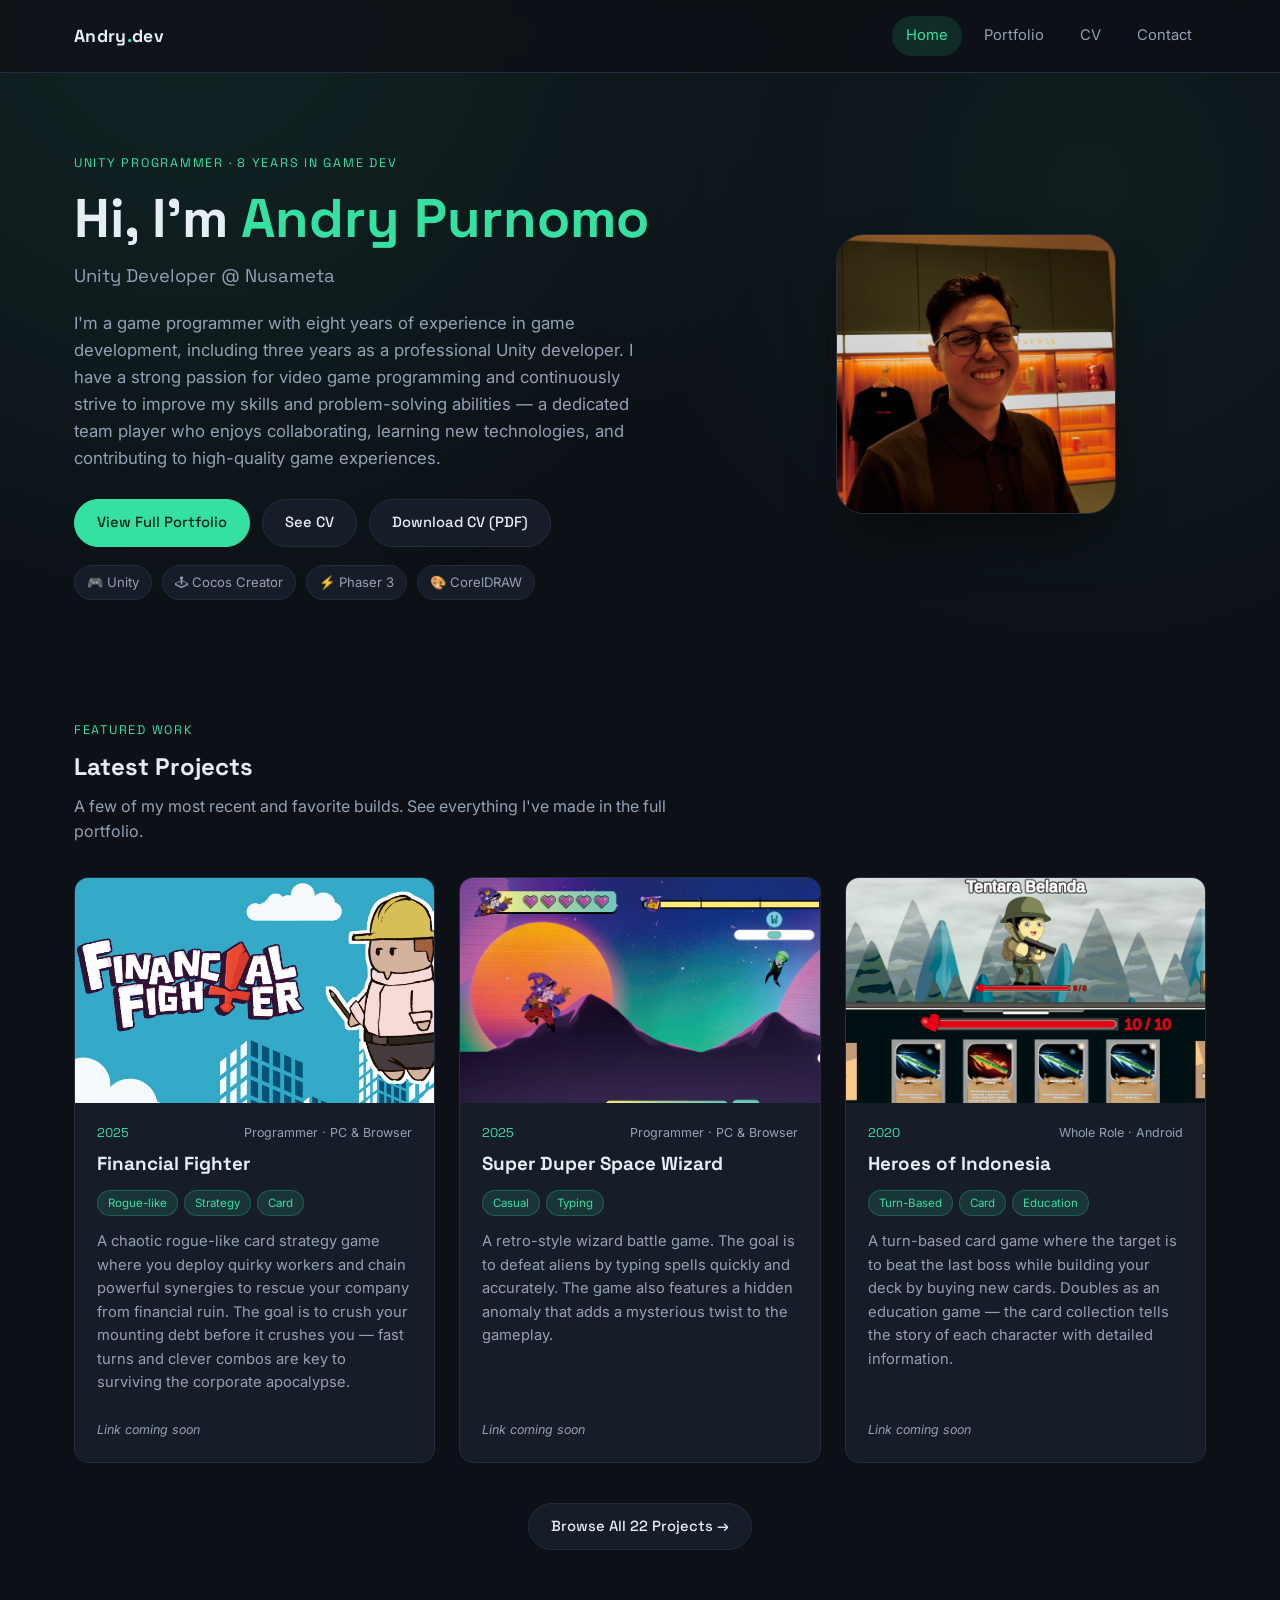
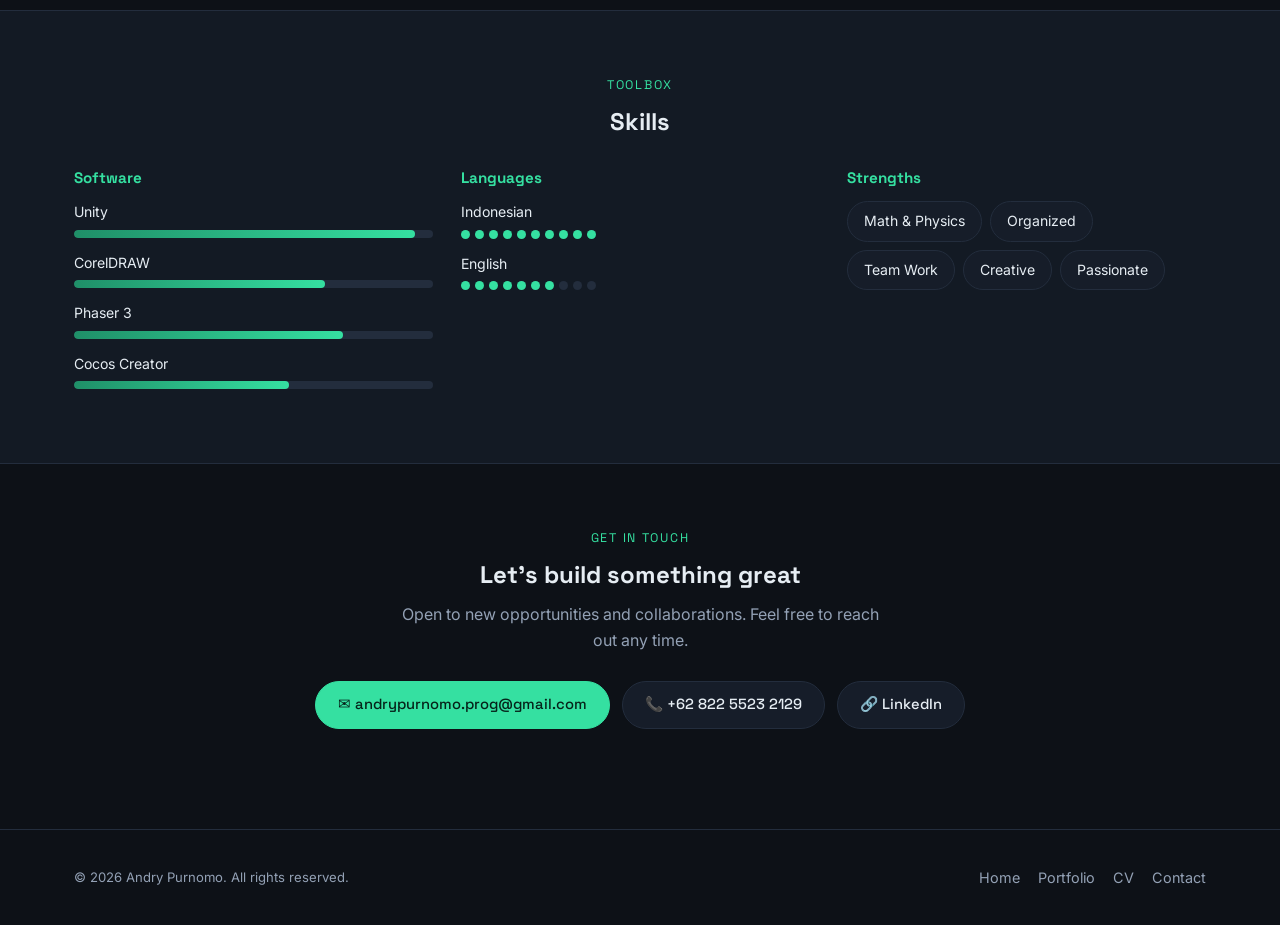
==== index.html @ 89cd9c13 "Initial portfolio site: home, full portfolio, and CV pages Static HTML/CSS/JS site with 22 projects " ====
<!DOCTYPE html>
<html lang="en">
<head>
<meta charset="UTF-8" />
<meta name="viewport" content="width=device-width, initial-scale=1.0" />
<title>Andry Purnomo — Unity Programmer</title>
<meta name="description" content="Andry Purnomo, Unity Programmer with 8 years of game development experience. Portfolio, CV, and featured projects." />
<link rel="preconnect" href="https://fonts.googleapis.com">
<link href="https://fonts.googleapis.com/css2?family=Space+Grotesk:wght@500;700&family=Inter:wght@400;500;600&display=swap" rel="stylesheet">
<link rel="stylesheet" href="assets/css/style.css" />
</head>
<body>

<header class="site-header">
  <nav class="nav">
    <a class="nav-brand" href="index.html">Andry<span>.</span>dev</a>
    <button class="nav-toggle" aria-label="Toggle menu">☰</button>
    <ul class="nav-links">
      <li><a href="index.html" class="active">Home</a></li>
      <li><a href="portfolio.html">Portfolio</a></li>
      <li><a href="cv.html">CV</a></li>
      <li><a href="#contact">Contact</a></li>
    </ul>
  </nav>
</header>

<main>
  <section class="hero">
    <div class="container hero-grid">
      <div>
        <span class="eyebrow">Unity Programmer · 8 years in game dev</span>
        <h1>Hi, I'm <span class="accent">Andry Purnomo</span></h1>
        <p class="role">Unity Developer @ Nusameta</p>
        <p class="lede">
          I'm a game programmer with eight years of experience in game development, including
          three years as a professional Unity developer. I have a strong passion for video game
          programming and continuously strive to improve my skills and problem-solving abilities —
          a dedicated team player who enjoys collaborating, learning new technologies, and
          contributing to high-quality game experiences.
        </p>
        <div class="hero-actions">
          <a class="btn btn-primary" href="portfolio.html">View Full Portfolio</a>
          <a class="btn" href="cv.html">See CV</a>
          <a class="btn" href="assets/files/Andry_Purnomo_CV.pdf" target="_blank" rel="noopener">Download CV (PDF)</a>
        </div>
        <div class="badge-strip">
          <span class="badge">🎮 Unity</span>
          <span class="badge">🕹 Cocos Creator</span>
          <span class="badge">⚡ Phaser 3</span>
          <span class="badge">🎨 CorelDRAW</span>
        </div>
      </div>
      <div class="hero-photo-wrap">
        <div class="hero-photo-glow"></div>
        <img class="hero-photo" src="assets/img/profile/profile.jpg" alt="Andry Purnomo" />
      </div>
    </div>
  </section>

  <section class="section">
    <div class="container">
      <div class="section-head">
        <span class="eyebrow">Featured Work</span>
        <h2>Latest Projects</h2>
        <p>A few of my most recent and favorite builds. See everything I've made in the full portfolio.</p>
      </div>
      <div class="project-grid" id="featured-projects"></div>
      <div class="text-center mt-lg">
        <a class="btn" href="portfolio.html">Browse All 22 Projects →</a>
      </div>
    </div>
  </section>

  <section class="section section-alt">
    <div class="container">
      <div class="section-head center">
        <span class="eyebrow">Toolbox</span>
        <h2>Skills</h2>
      </div>
      <div class="skills-grid">
        <div class="skill-block">
          <h4>Software</h4>
          <div class="bar-item">
            <div class="bar-label"><span>Unity</span></div>
            <div class="bar-track"><div class="bar-fill" style="width:95%"></div></div>
          </div>
          <div class="bar-item">
            <div class="bar-label"><span>CorelDRAW</span></div>
            <div class="bar-track"><div class="bar-fill" style="width:70%"></div></div>
          </div>
          <div class="bar-item">
            <div class="bar-label"><span>Phaser 3</span></div>
            <div class="bar-track"><div class="bar-fill" style="width:75%"></div></div>
          </div>
          <div class="bar-item">
            <div class="bar-label"><span>Cocos Creator</span></div>
            <div class="bar-track"><div class="bar-fill" style="width:60%"></div></div>
          </div>
        </div>
        <div class="skill-block">
          <h4>Languages</h4>
          <div class="bar-item">
            <div class="bar-label"><span>Indonesian</span></div>
            <div class="dots">
              <span class="dot filled"></span><span class="dot filled"></span><span class="dot filled"></span>
              <span class="dot filled"></span><span class="dot filled"></span><span class="dot filled"></span>
              <span class="dot filled"></span><span class="dot filled"></span><span class="dot filled"></span>
              <span class="dot filled"></span>
            </div>
          </div>
          <div class="bar-item">
            <div class="bar-label"><span>English</span></div>
            <div class="dots">
              <span class="dot filled"></span><span class="dot filled"></span><span class="dot filled"></span>
              <span class="dot filled"></span><span class="dot filled"></span><span class="dot filled"></span>
              <span class="dot filled"></span><span class="dot"></span><span class="dot"></span>
              <span class="dot"></span>
            </div>
          </div>
        </div>
        <div class="skill-block">
          <h4>Strengths</h4>
          <div class="pill-list">
            <span class="pill">Math &amp; Physics</span>
            <span class="pill">Organized</span>
            <span class="pill">Team Work</span>
            <span class="pill">Creative</span>
            <span class="pill">Passionate</span>
          </div>
        </div>
      </div>
    </div>
  </section>

  <section class="section" id="contact">
    <div class="container text-center">
      <span class="eyebrow">Get in touch</span>
      <h2>Let's build something great</h2>
      <p style="max-width:50ch;margin:0 auto 24px;">
        Open to new opportunities and collaborations. Feel free to reach out any time.
      </p>
      <div class="hero-actions" style="justify-content:center;">
        <a class="btn btn-primary" href="mailto:andrypurnomo.prog@gmail.com">✉ andrypurnomo.prog@gmail.com</a>
        <a class="btn" href="tel:+6282255232129">📞 +62 822 5523 2129</a>
        <a class="btn" href="https://www.linkedin.com/in/andry-purnomo-aa2287251" target="_blank" rel="noopener">🔗 LinkedIn</a>
      </div>
    </div>
  </section>
</main>

<footer class="site-footer">
  <div class="container footer-grid">
    <span class="copyright">© <span id="year"></span> Andry Purnomo. All rights reserved.</span>
    <div class="footer-links">
      <a href="index.html">Home</a>
      <a href="portfolio.html">Portfolio</a>
      <a href="cv.html">CV</a>
      <a href="mailto:andrypurnomo.prog@gmail.com">Contact</a>
    </div>
  </div>
</footer>

<div class="lightbox" id="lightbox">
  <button class="lightbox-close" aria-label="Close">✕</button>
  <button class="lightbox-nav lightbox-prev" aria-label="Previous">‹</button>
  <img src="" alt="Project screenshot" />
  <button class="lightbox-nav lightbox-next" aria-label="Next">›</button>
  <span class="lightbox-count"></span>
</div>

<script src="assets/js/projects-data.js"></script>
<script src="assets/js/main.js"></script>
</body>
</html>
---- assets/css/style.css ----
/* ---------- Design tokens ---------- */
:root {
  --bg: #0d1117;
  --bg-alt: #131a24;
  --surface: #161d29;
  --surface-hover: #1c2532;
  --border: #232d3d;
  --text: #e6edf3;
  --text-muted: #93a1b5;
  --accent: #35e0a1;
  --accent-dim: #1f8f68;
  --accent-soft: rgba(53, 224, 161, 0.12);
  --danger: #ff6767;
  --font-head: "Space Grotesk", "Segoe UI", sans-serif;
  --font-body: "Inter", "Segoe UI", sans-serif;
  --radius: 14px;
  --max-width: 1180px;
}

* { box-sizing: border-box; }

html { scroll-behavior: smooth; }

body {
  margin: 0;
  background: var(--bg);
  color: var(--text);
  font-family: var(--font-body);
  line-height: 1.6;
  -webkit-font-smoothing: antialiased;
}

body::before {
  content: "";
  position: fixed;
  inset: 0;
  z-index: -1;
  background:
    radial-gradient(circle at 15% 0%, rgba(53, 224, 161, 0.10), transparent 45%),
    radial-gradient(circle at 85% 20%, rgba(53, 224, 161, 0.06), transparent 40%);
}

img { max-width: 100%; display: block; }

a { color: inherit; text-decoration: none; }

h1, h2, h3, h4 {
  font-family: var(--font-head);
  line-height: 1.2;
  margin: 0 0 0.5em;
}

p { margin: 0 0 1em; color: var(--text-muted); }

.container {
  max-width: var(--max-width);
  margin: 0 auto;
  padding: 0 24px;
}

.eyebrow {
  display: inline-block;
  font-family: var(--font-head);
  font-size: 0.78rem;
  letter-spacing: 0.14em;
  text-transform: uppercase;
  color: var(--accent);
  margin-bottom: 12px;
}

/* ---------- Buttons ---------- */
.btn {
  display: inline-flex;
  align-items: center;
  gap: 8px;
  padding: 11px 22px;
  border-radius: 999px;
  font-family: var(--font-head);
  font-size: 0.92rem;
  font-weight: 500;
  border: 1px solid var(--border);
  background: var(--surface);
  color: var(--text);
  cursor: pointer;
  transition: transform 0.15s ease, border-color 0.15s ease, background 0.15s ease;
}
.btn:hover { transform: translateY(-2px); border-color: var(--accent-dim); background: var(--surface-hover); }
.btn-primary { background: var(--accent); color: #06231a; border-color: var(--accent); }
.btn-primary:hover { background: #4bf0b3; border-color: #4bf0b3; }
.btn-sm { padding: 7px 14px; font-size: 0.8rem; }

/* ---------- Nav ---------- */
.site-header {
  position: sticky;
  top: 0;
  z-index: 50;
  background: rgba(13, 17, 23, 0.85);
  backdrop-filter: blur(10px);
  border-bottom: 1px solid var(--border);
}
.nav {
  display: flex;
  align-items: center;
  justify-content: space-between;
  padding: 16px 24px;
  max-width: var(--max-width);
  margin: 0 auto;
}
.nav-brand {
  font-family: var(--font-head);
  font-weight: 700;
  font-size: 1.1rem;
  letter-spacing: 0.02em;
}
.nav-brand span { color: var(--accent); }
.nav-links {
  display: flex;
  gap: 8px;
  align-items: center;
  list-style: none;
  margin: 0;
  padding: 0;
}
.nav-links a {
  display: block;
  padding: 8px 14px;
  border-radius: 999px;
  font-size: 0.92rem;
  color: var(--text-muted);
  transition: color 0.15s ease, background 0.15s ease;
}
.nav-links a:hover { color: var(--text); background: var(--surface); }
.nav-links a.active { color: var(--accent); background: var(--accent-soft); }
.nav-toggle {
  display: none;
  background: none;
  border: 1px solid var(--border);
  border-radius: 8px;
  color: var(--text);
  width: 40px;
  height: 40px;
  font-size: 1.1rem;
  cursor: pointer;
}

@media (max-width: 720px) {
  .nav-toggle { display: block; }
  .nav-links {
    position: absolute;
    top: 100%;
    left: 0;
    right: 0;
    flex-direction: column;
    align-items: stretch;
    background: var(--bg-alt);
    border-bottom: 1px solid var(--border);
    padding: 10px 24px 18px;
    display: none;
    gap: 4px;
  }
  .nav-links.open { display: flex; }
  .nav-links a { padding: 12px 14px; }
}

/* ---------- Hero ---------- */
.hero {
  padding: 76px 0 56px;
}
.hero-grid {
  display: grid;
  grid-template-columns: 1.15fr 0.85fr;
  gap: 48px;
  align-items: center;
}
.hero h1 {
  font-size: clamp(2.2rem, 4.5vw, 3.4rem);
  margin-bottom: 10px;
}
.hero h1 .accent { color: var(--accent); }
.hero .role {
  font-family: var(--font-head);
  font-size: 1.15rem;
  color: var(--text-muted);
  margin-bottom: 20px;
}
.hero .lede { font-size: 1.05rem; max-width: 52ch; }
.hero-actions { display: flex; gap: 12px; flex-wrap: wrap; margin-top: 28px; }
.hero-photo-wrap {
  position: relative;
  justify-self: center;
}
.hero-photo {
  width: 280px;
  height: 280px;
  border-radius: 28px;
  object-fit: cover;
  border: 1px solid var(--border);
  box-shadow: 0 30px 60px -20px rgba(0,0,0,0.6);
}
.hero-photo-glow {
  position: absolute;
  inset: -18px;
  z-index: -1;
  border-radius: 32px;
  background: radial-gradient(circle, var(--accent-soft), transparent 70%);
  filter: blur(10px);
}

@media (max-width: 860px) {
  .hero-grid { grid-template-columns: 1fr; text-align: center; }
  .hero .lede { margin-left: auto; margin-right: auto; }
  .hero-actions { justify-content: center; }
  .hero-photo-wrap { order: -1; }
  .hero-photo { width: 200px; height: 200px; }
}

/* ---------- Section ---------- */
.section { padding: 60px 0; }
.section-head { margin-bottom: 32px; max-width: 640px; }
.section-head.center { margin-left: auto; margin-right: auto; text-align: center; }
.section-alt { background: var(--bg-alt); border-top: 1px solid var(--border); border-bottom: 1px solid var(--border); }

/* ---------- Project cards ---------- */
.project-grid {
  display: grid;
  grid-template-columns: repeat(auto-fit, minmax(300px, 1fr));
  gap: 24px;
}
.project-card {
  background: var(--surface);
  border: 1px solid var(--border);
  border-radius: var(--radius);
  overflow: hidden;
  display: flex;
  flex-direction: column;
  transition: transform 0.18s ease, border-color 0.18s ease;
}
.project-card:hover { transform: translateY(-4px); border-color: var(--accent-dim); }
.project-thumb {
  aspect-ratio: 16/10;
  overflow: hidden;
  background: #0a0f16;
  cursor: pointer;
  position: relative;
}
.project-thumb img { width: 100%; height: 100%; object-fit: cover; transition: transform 0.3s ease; }
.project-thumb:hover img { transform: scale(1.05); }
.project-body { padding: 20px 22px 22px; display: flex; flex-direction: column; gap: 10px; flex: 1; }
.project-meta-row { display: flex; align-items: center; justify-content: space-between; gap: 8px; }
.project-year { font-family: var(--font-head); font-size: 0.8rem; color: var(--accent); }
.project-role { font-size: 0.78rem; color: var(--text-muted); }
.project-card h3 { font-size: 1.18rem; margin-bottom: 2px; }
.tag-row { display: flex; flex-wrap: wrap; gap: 6px; margin: 2px 0 4px; }
.tag {
  font-size: 0.72rem;
  padding: 3px 10px;
  border-radius: 999px;
  background: var(--accent-soft);
  color: var(--accent);
  border: 1px solid rgba(53,224,161,0.25);
}
.project-desc { font-size: 0.92rem; flex: 1; }
.project-links { display: flex; gap: 8px; flex-wrap: wrap; margin-top: 4px; }
.project-links .btn-sm { border-color: var(--border); }
.no-links-note { font-size: 0.78rem; color: var(--text-muted); font-style: italic; }

/* ---------- Filters ---------- */
.filter-bar {
  display: flex;
  gap: 8px;
  flex-wrap: wrap;
  margin-bottom: 28px;
}
.filter-chip {
  padding: 7px 16px;
  border-radius: 999px;
  border: 1px solid var(--border);
  background: var(--surface);
  color: var(--text-muted);
  font-size: 0.85rem;
  font-family: var(--font-head);
  cursor: pointer;
  transition: all 0.15s ease;
}
.filter-chip:hover { color: var(--text); }
.filter-chip.active { background: var(--accent); color: #06231a; border-color: var(--accent); }

/* ---------- Skills ---------- */
.skills-grid {
  display: grid;
  grid-template-columns: repeat(auto-fit, minmax(240px, 1fr));
  gap: 28px;
}
.skill-block h4 { color: var(--accent); font-size: 0.95rem; margin-bottom: 14px; }
.bar-item { margin-bottom: 14px; }
.bar-item .bar-label { display: flex; justify-content: space-between; font-size: 0.88rem; margin-bottom: 6px; }
.bar-track { height: 8px; border-radius: 999px; background: var(--border); overflow: hidden; }
.bar-fill { height: 100%; border-radius: 999px; background: linear-gradient(90deg, var(--accent-dim), var(--accent)); }
.pill-list { display: flex; flex-wrap: wrap; gap: 8px; }
.pill {
  padding: 8px 16px;
  border-radius: 999px;
  background: var(--surface);
  border: 1px solid var(--border);
  font-size: 0.88rem;
}

/* ---------- Timeline ---------- */
.timeline { position: relative; padding-left: 28px; border-left: 2px solid var(--border); }
.timeline-item { position: relative; padding-bottom: 30px; }
.timeline-item:last-child { padding-bottom: 0; }
.timeline-item::before {
  content: "";
  position: absolute;
  left: -34px;
  top: 4px;
  width: 12px;
  height: 12px;
  border-radius: 50%;
  background: var(--accent);
  box-shadow: 0 0 0 4px var(--accent-soft);
}
.timeline-item .date { font-family: var(--font-head); font-size: 0.8rem; color: var(--accent); }
.timeline-item h4 { margin: 4px 0 2px; font-size: 1.05rem; }
.timeline-item .org { color: var(--text-muted); font-size: 0.9rem; }

/* ---------- CV page ---------- */
.cv-layout {
  display: grid;
  grid-template-columns: 320px 1fr;
  gap: 32px;
}
@media (max-width: 860px) {
  .cv-layout { grid-template-columns: 1fr; }
}
.cv-card {
  background: var(--surface);
  border: 1px solid var(--border);
  border-radius: var(--radius);
  padding: 28px;
}
.cv-photo {
  width: 120px;
  height: 120px;
  border-radius: 50%;
  object-fit: cover;
  border: 3px solid var(--accent);
  margin-bottom: 16px;
}
.contact-list { list-style: none; margin: 0; padding: 0; display: flex; flex-direction: column; gap: 10px; font-size: 0.92rem; }
.contact-list li { display: flex; gap: 10px; align-items: flex-start; }
.contact-list .ico { color: var(--accent); }
.dots { display: flex; gap: 5px; }
.dot { width: 9px; height: 9px; border-radius: 50%; background: var(--border); }
.dot.filled { background: var(--accent); }

/* ---------- Lightbox ---------- */
.lightbox {
  position: fixed;
  inset: 0;
  background: rgba(6, 9, 13, 0.92);
  display: none;
  align-items: center;
  justify-content: center;
  z-index: 200;
  padding: 40px 20px;
}
.lightbox.open { display: flex; }
.lightbox img { max-width: min(900px, 92vw); max-height: 84vh; border-radius: 10px; border: 1px solid var(--border); }
.lightbox-close, .lightbox-nav {
  position: absolute;
  background: var(--surface);
  border: 1px solid var(--border);
  color: var(--text);
  border-radius: 50%;
  width: 44px;
  height: 44px;
  font-size: 1.2rem;
  cursor: pointer;
  display: flex;
  align-items: center;
  justify-content: center;
}
.lightbox-close { top: 20px; right: 20px; }
.lightbox-prev { left: 20px; top: 50%; transform: translateY(-50%); }
.lightbox-next { right: 20px; top: 50%; transform: translateY(-50%); }
.lightbox-count { position: absolute; bottom: 20px; left: 50%; transform: translateX(-50%); color: var(--text-muted); font-size: 0.85rem; }

/* ---------- Footer ---------- */
.site-footer {
  border-top: 1px solid var(--border);
  padding: 36px 0;
  margin-top: 40px;
}
.footer-grid {
  display: flex;
  justify-content: space-between;
  align-items: center;
  flex-wrap: wrap;
  gap: 16px;
}
.footer-links { display: flex; gap: 18px; flex-wrap: wrap; }
.footer-links a { color: var(--text-muted); font-size: 0.9rem; }
.footer-links a:hover { color: var(--accent); }
.copyright { font-size: 0.82rem; color: var(--text-muted); }

/* ---------- Misc ---------- */
.badge-strip { display: flex; gap: 10px; flex-wrap: wrap; margin-top: 18px; }
.badge {
  display: inline-flex;
  align-items: center;
  gap: 6px;
  font-size: 0.82rem;
  padding: 6px 12px;
  border-radius: 999px;
  background: var(--surface);
  border: 1px solid var(--border);
  color: var(--text-muted);
}
.text-center { text-align: center; }
.mt-lg { margin-top: 40px; }
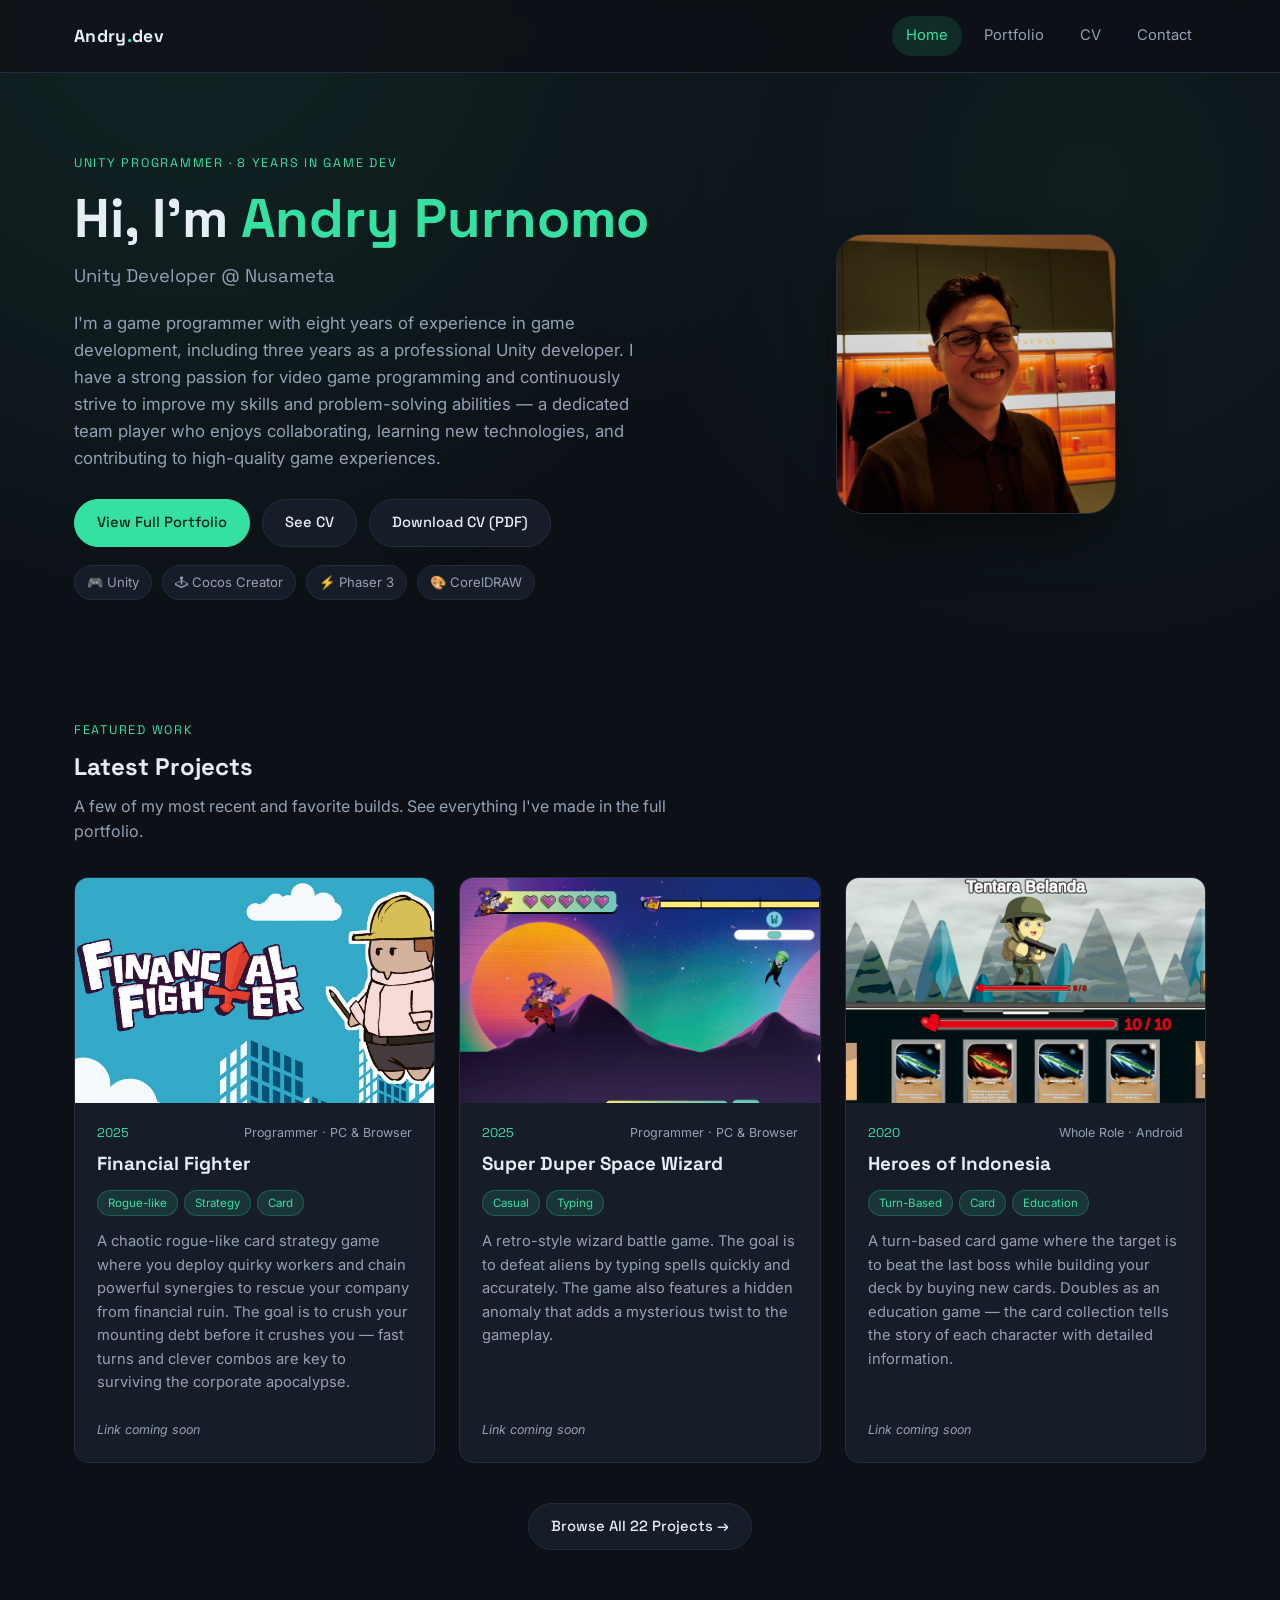
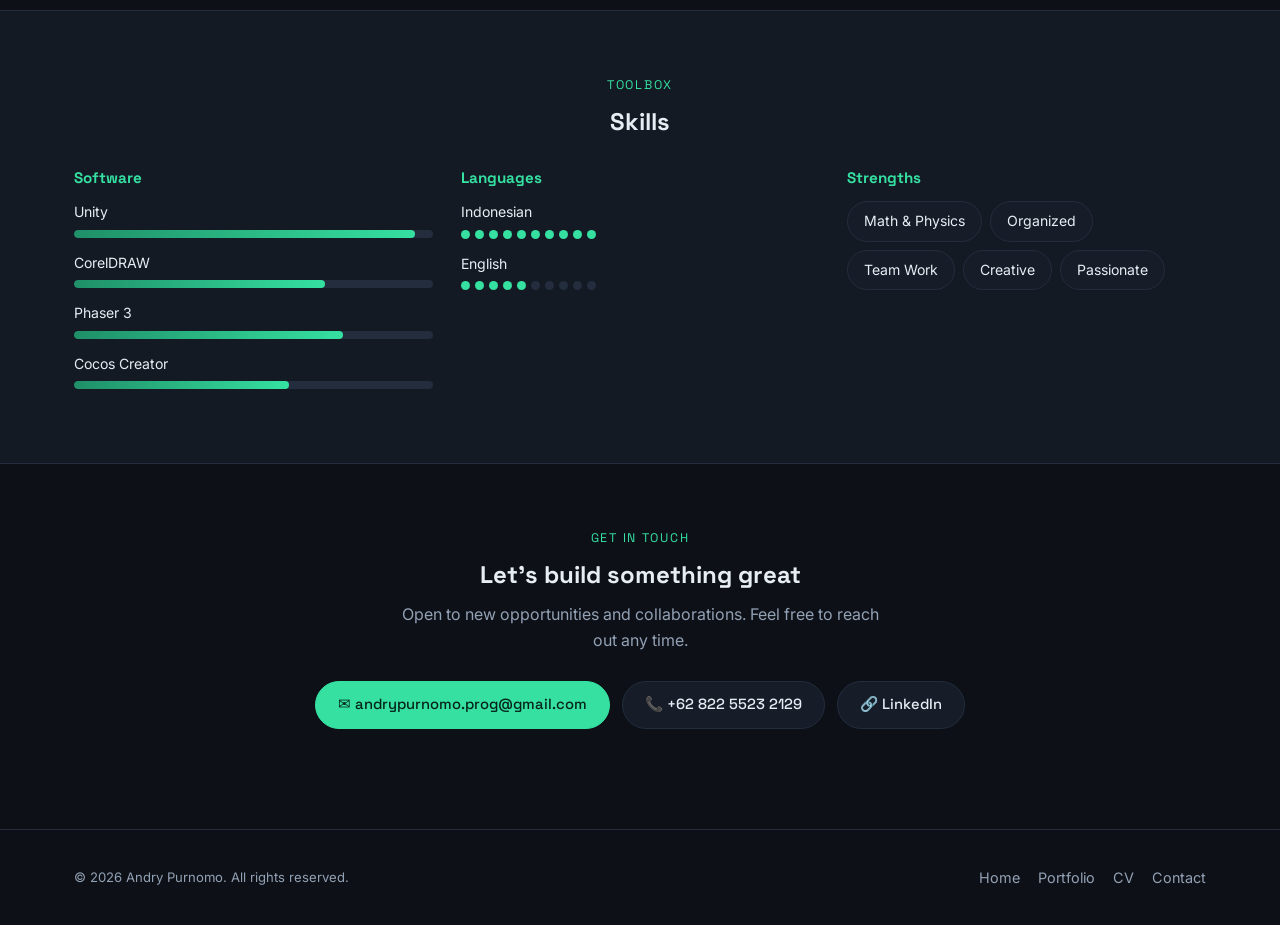
==== commit c598f5a8: "Tone down English proficiency indicator Adjusted per feedback that speaking is weaker than writing/r" ====
--- a/index.html
+++ b/index.html
@@ -112,8 +112,8 @@
             <div class="bar-label"><span>English</span></div>
             <div class="dots">
               <span class="dot filled"></span><span class="dot filled"></span><span class="dot filled"></span>
-              <span class="dot filled"></span><span class="dot filled"></span><span class="dot filled"></span>
-              <span class="dot filled"></span><span class="dot"></span><span class="dot"></span>
+              <span class="dot filled"></span><span class="dot filled"></span><span class="dot"></span>
+              <span class="dot"></span><span class="dot"></span><span class="dot"></span>
               <span class="dot"></span>
             </div>
           </div>
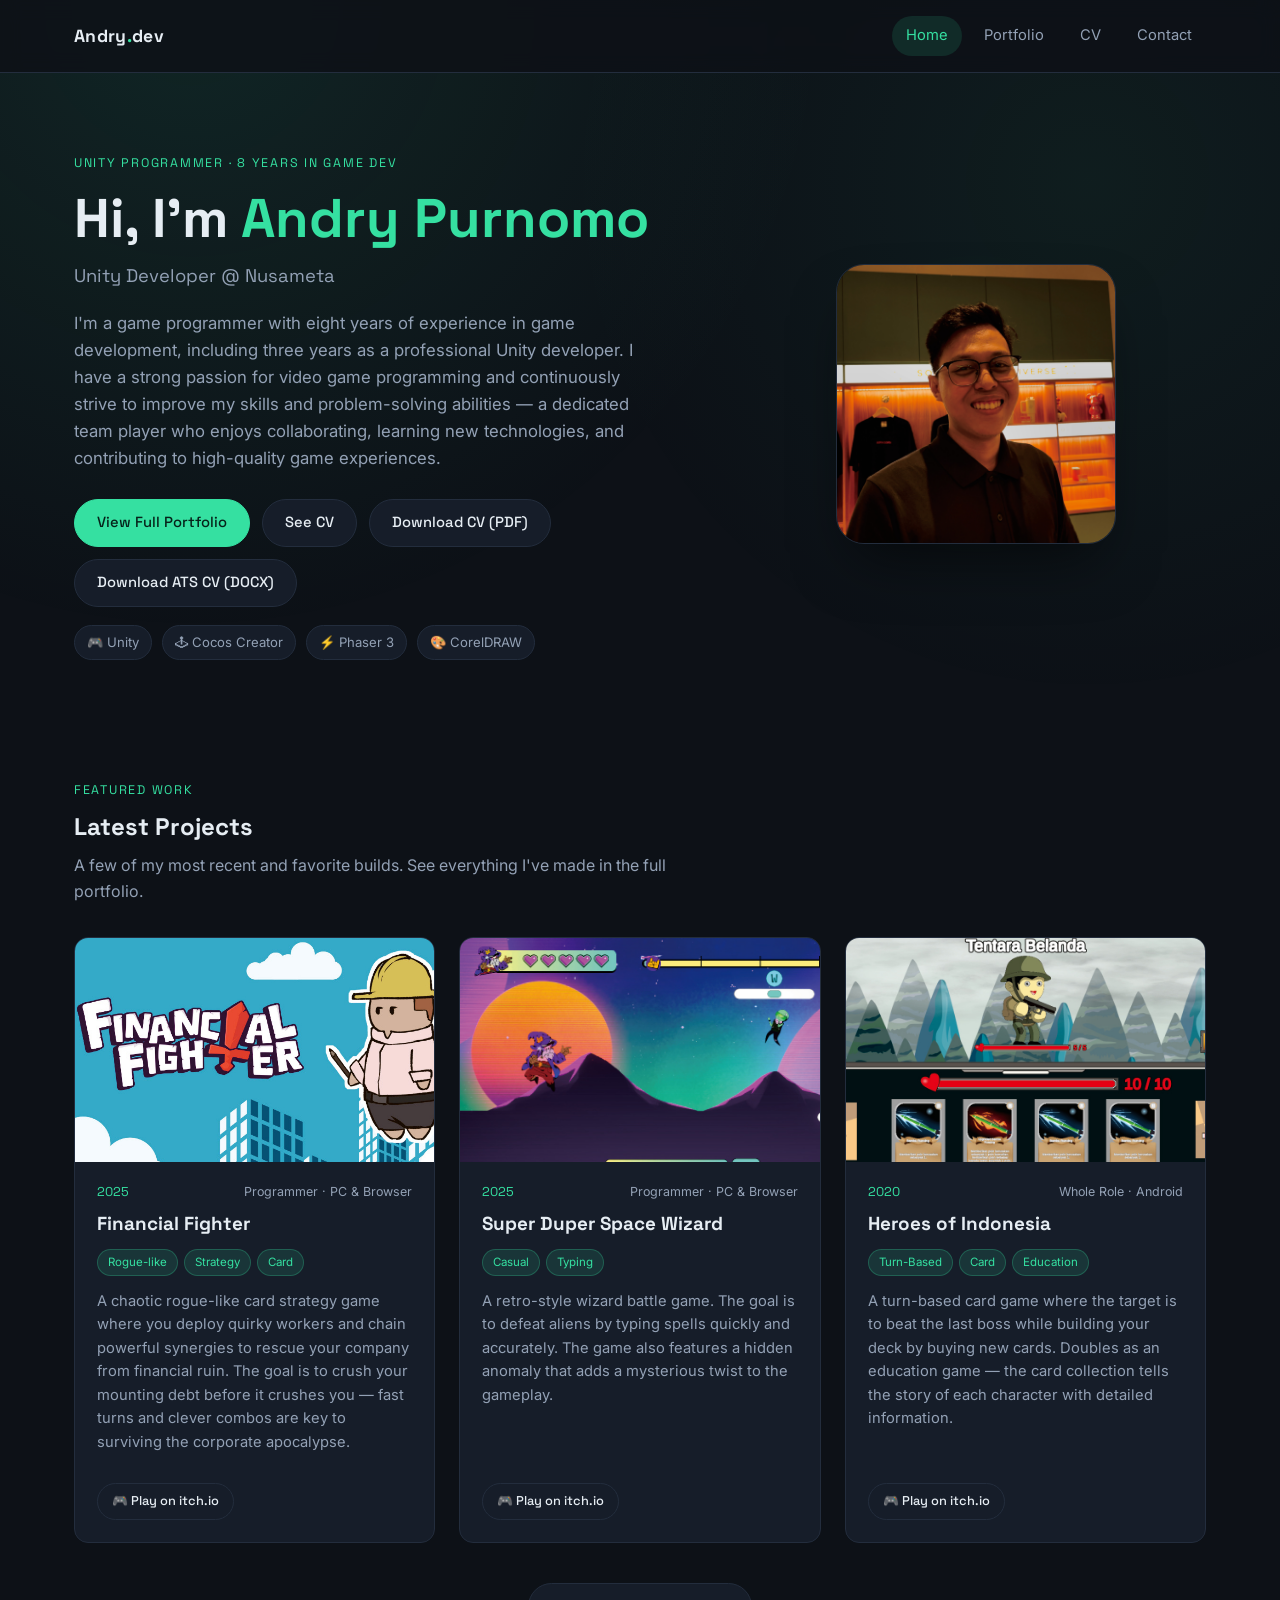
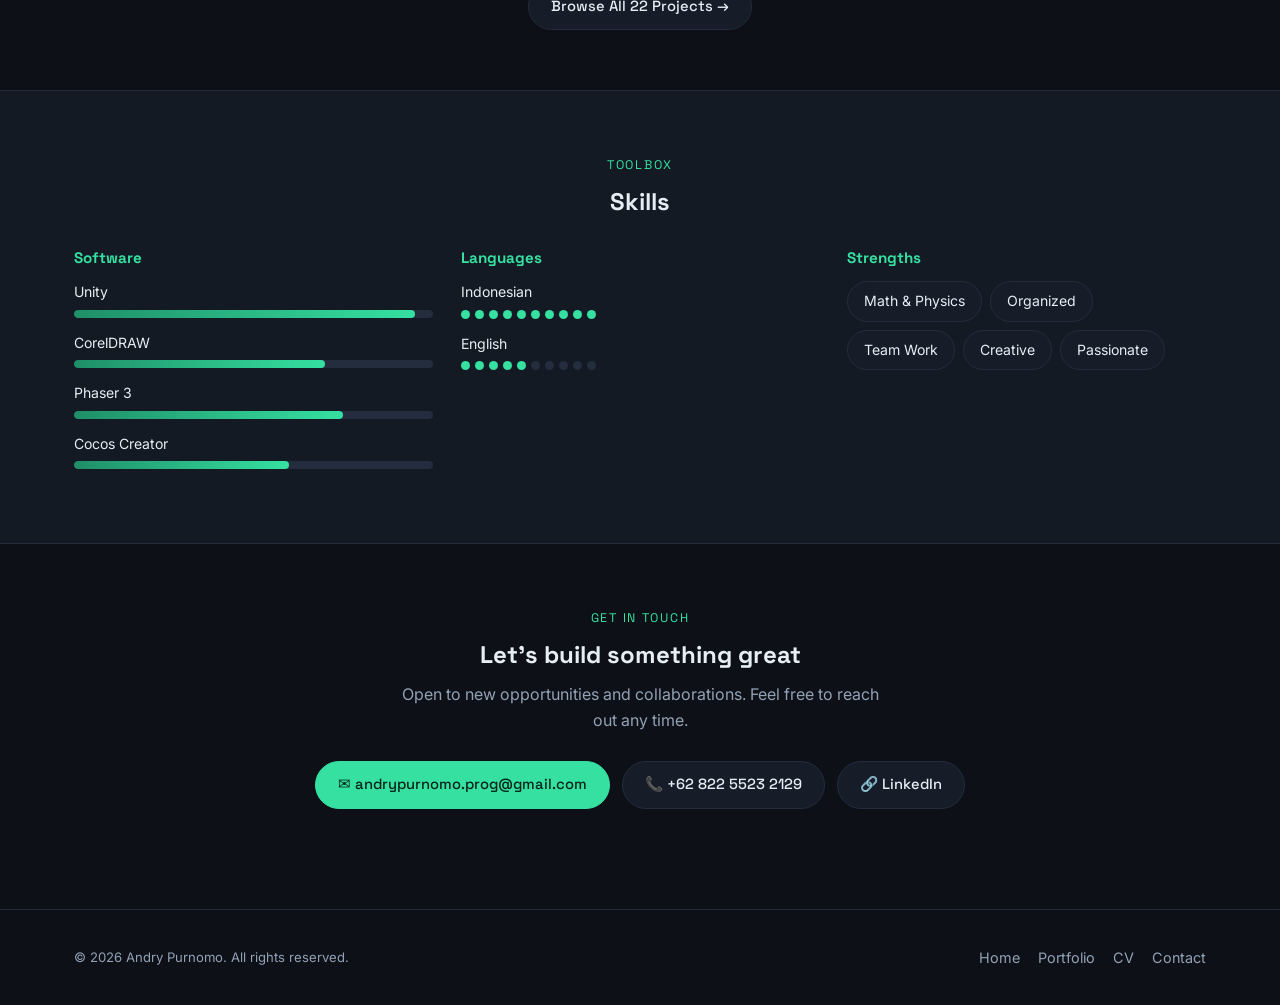
==== commit 59d8f161: "Add ATS-friendly CV as a second downloadable format Plain, single-column .docx with standard section" ====
--- a/index.html
+++ b/index.html
@@ -42,6 +42,7 @@
           <a class="btn btn-primary" href="portfolio.html">View Full Portfolio</a>
           <a class="btn" href="cv.html">See CV</a>
           <a class="btn" href="assets/files/Andry_Purnomo_CV.pdf" target="_blank" rel="noopener">Download CV (PDF)</a>
+          <a class="btn" href="assets/files/Andry_Purnomo_ATS_CV.docx">Download ATS CV (DOCX)</a>
         </div>
         <div class="badge-strip">
           <span class="badge">🎮 Unity</span>
--- a/assets/css/style.css
+++ b/assets/css/style.css
@@ -347,9 +347,21 @@
   border: 3px solid var(--accent);
   margin-bottom: 16px;
 }
-.contact-list { list-style: none; margin: 0; padding: 0; display: flex; flex-direction: column; gap: 10px; font-size: 0.92rem; }
-.contact-list li { display: flex; gap: 10px; align-items: flex-start; }
-.contact-list .ico { color: var(--accent); }
+.contact-list { list-style: none; margin: 0; padding: 0; display: flex; flex-direction: column; gap: 12px; font-size: 0.92rem; }
+.contact-list li { display: flex; gap: 12px; align-items: center; }
+.contact-list .ico {
+  flex: 0 0 26px;
+  width: 26px;
+  height: 26px;
+  display: inline-flex;
+  align-items: center;
+  justify-content: center;
+  border-radius: 50%;
+  background: var(--accent-soft);
+  color: var(--accent);
+  font-size: 0.85rem;
+  line-height: 1;
+}
 .dots { display: flex; gap: 5px; }
 .dot { width: 9px; height: 9px; border-radius: 50%; background: var(--border); }
 .dot.filled { background: var(--accent); }
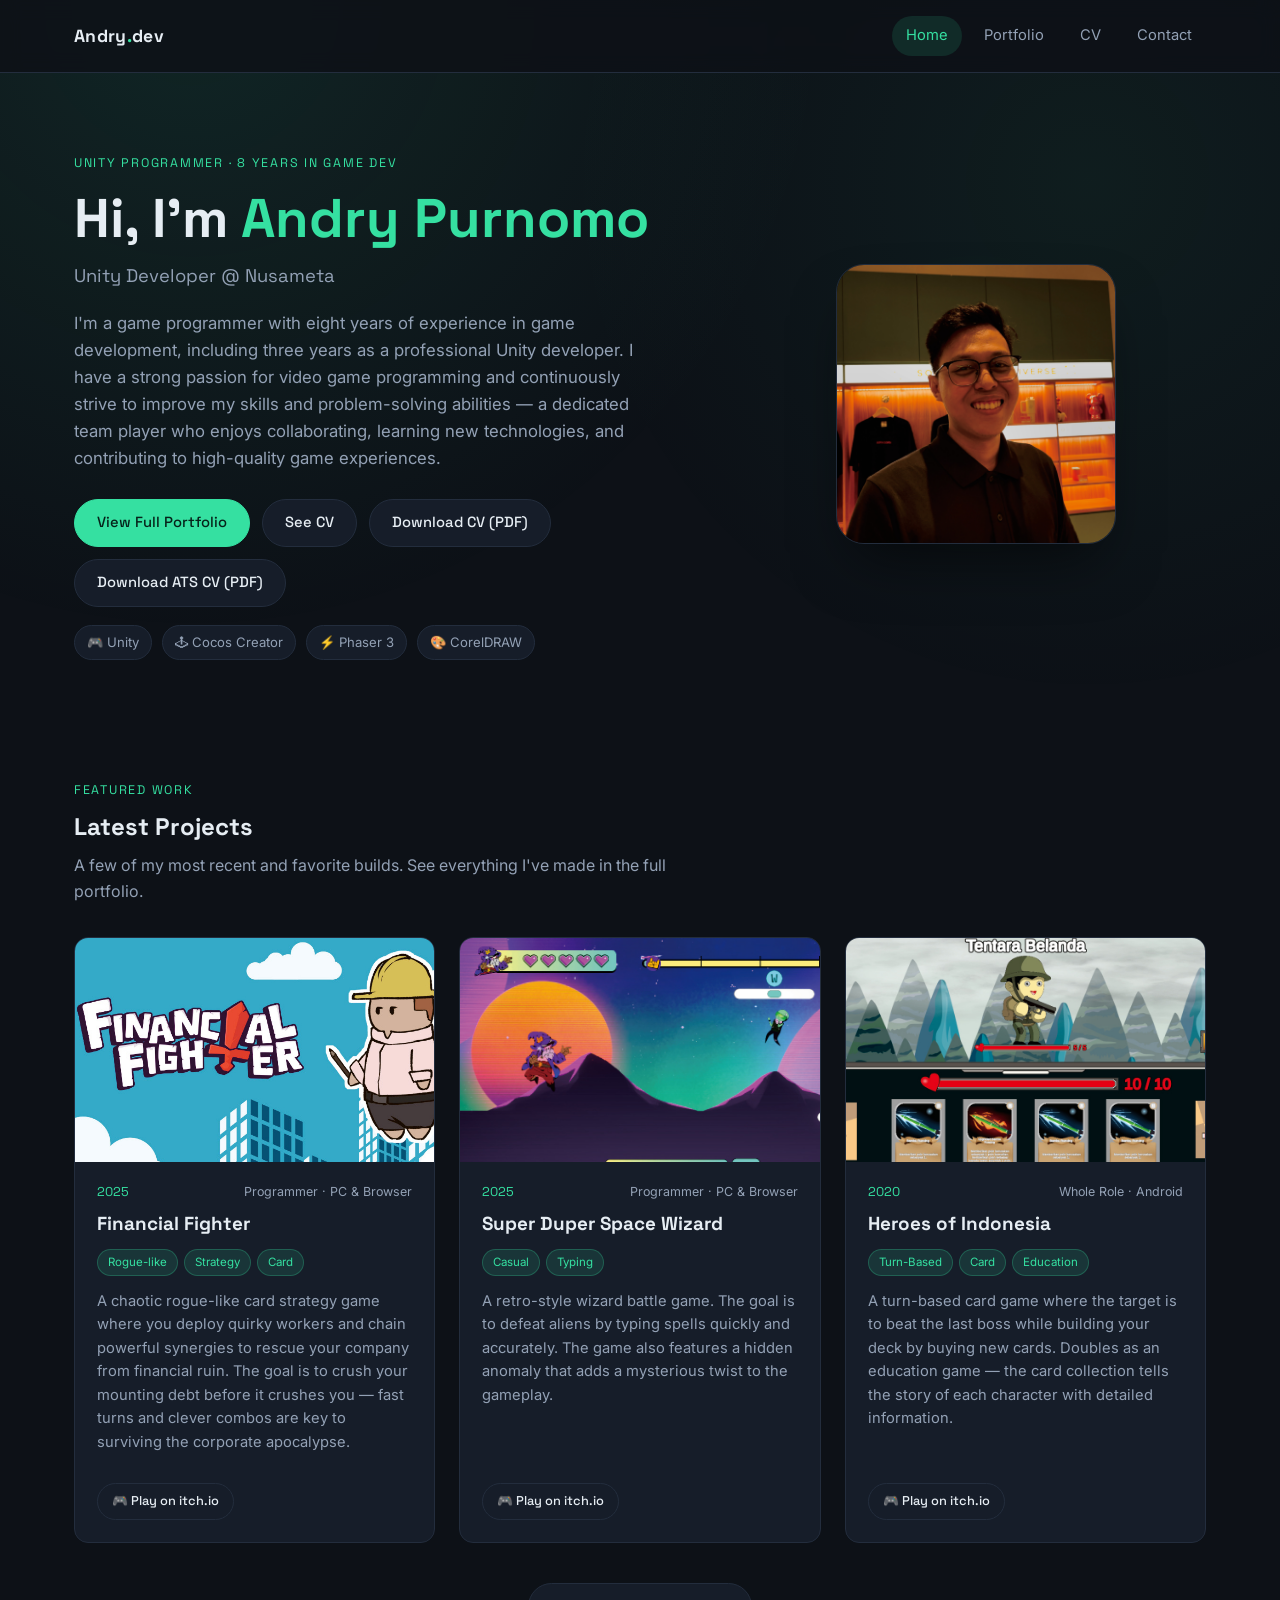
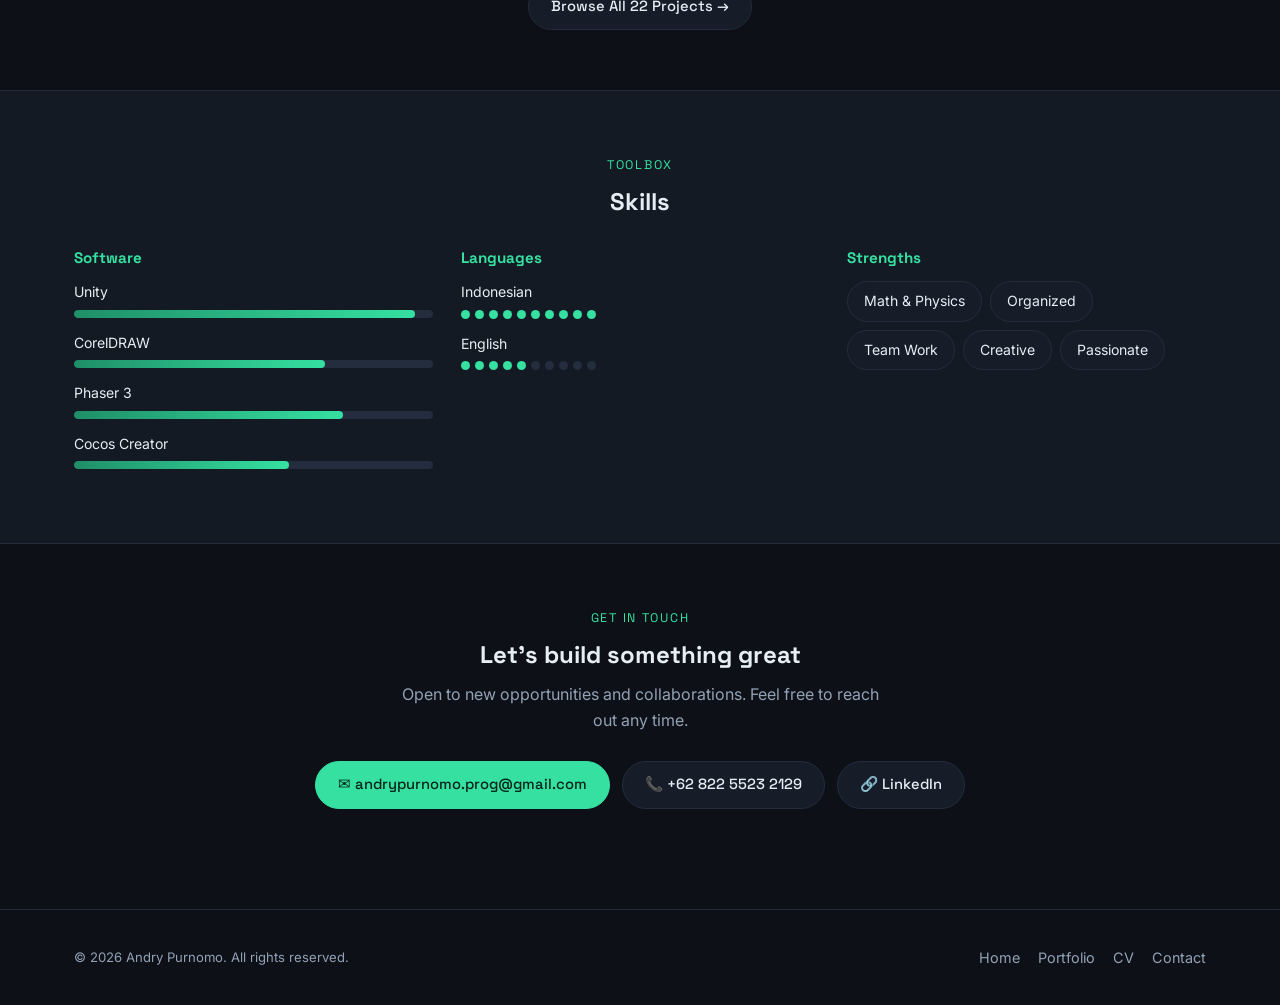
==== commit 34a3f63b: "Switch ATS CV from DOCX to PDF for easy in-browser access A .docx link forces a download in most bro" ====
--- a/index.html
+++ b/index.html
@@ -42,7 +42,7 @@
           <a class="btn btn-primary" href="portfolio.html">View Full Portfolio</a>
           <a class="btn" href="cv.html">See CV</a>
           <a class="btn" href="assets/files/Andry_Purnomo_CV.pdf" target="_blank" rel="noopener">Download CV (PDF)</a>
-          <a class="btn" href="assets/files/Andry_Purnomo_ATS_CV.docx">Download ATS CV (DOCX)</a>
+          <a class="btn" href="assets/files/Andry_Purnomo_ATS_CV.pdf" target="_blank" rel="noopener">Download ATS CV (PDF)</a>
         </div>
         <div class="badge-strip">
           <span class="badge">🎮 Unity</span>
--- a/assets/css/style.css
+++ b/assets/css/style.css
@@ -416,6 +416,45 @@
 .footer-links a:hover { color: var(--accent); }
 .copyright { font-size: 0.82rem; color: var(--text-muted); }
 
+/* ---------- Plain project list ---------- */
+.plain-list {
+  list-style: none;
+  margin: 0;
+  padding: 0;
+  counter-reset: proj;
+}
+.plain-list-item {
+  counter-increment: proj;
+  display: grid;
+  grid-template-columns: 64px 1fr;
+  gap: 18px;
+  padding: 18px 0;
+  border-bottom: 1px solid var(--border);
+}
+.plain-list-item:first-child { border-top: 1px solid var(--border); }
+.plain-list-item::before {
+  content: counter(proj, decimal-leading-zero);
+  font-family: var(--font-head);
+  color: var(--accent);
+  font-size: 0.95rem;
+  padding-top: 2px;
+}
+.plain-list-head {
+  display: flex;
+  flex-wrap: wrap;
+  align-items: baseline;
+  gap: 10px;
+  margin-bottom: 4px;
+}
+.plain-list-head h3 { margin: 0; font-size: 1.05rem; }
+.plain-list-meta { font-size: 0.8rem; color: var(--text-muted); font-family: var(--font-head); }
+.plain-list-desc { margin: 0; font-size: 0.9rem; }
+.plain-list-link { font-size: 0.85rem; color: var(--accent); }
+@media (max-width: 560px) {
+  .plain-list-item { grid-template-columns: 1fr; }
+  .plain-list-item::before { display: none; }
+}
+
 /* ---------- Misc ---------- */
 .badge-strip { display: flex; gap: 10px; flex-wrap: wrap; margin-top: 18px; }
 .badge {
